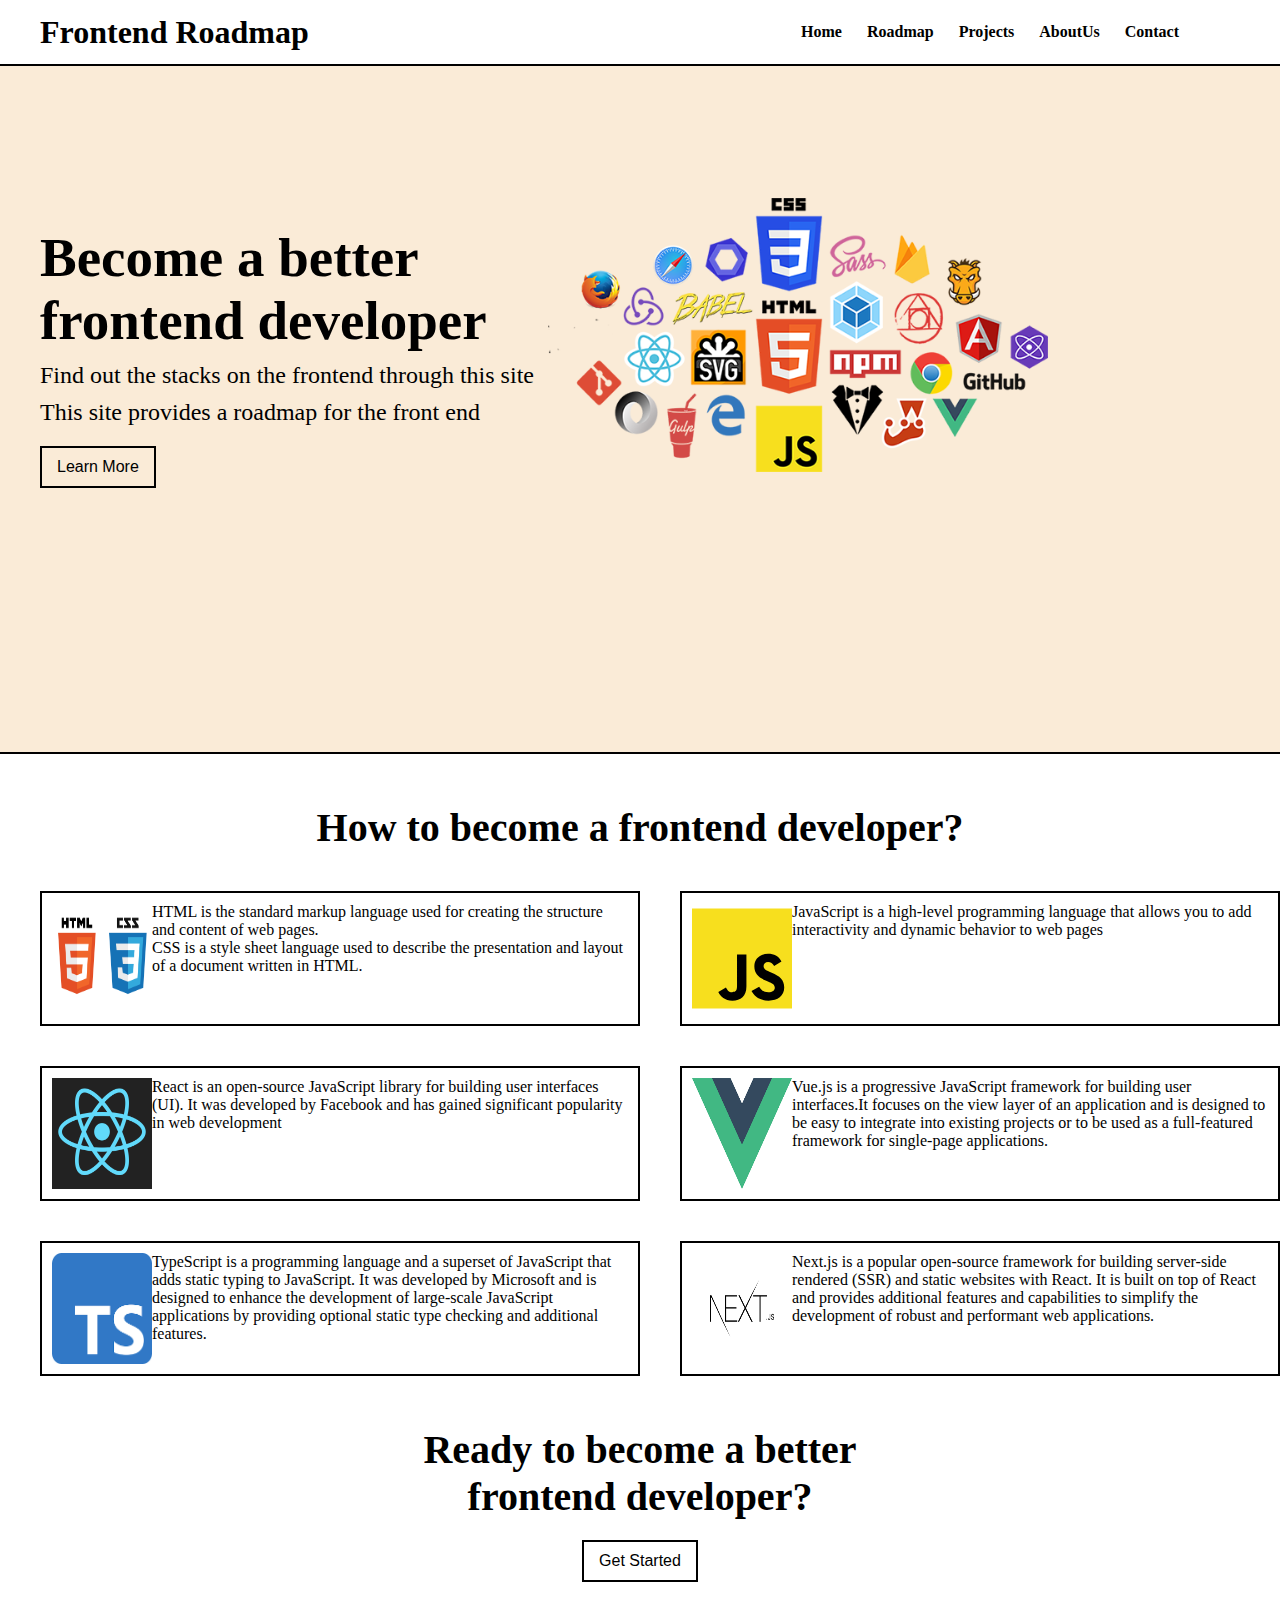
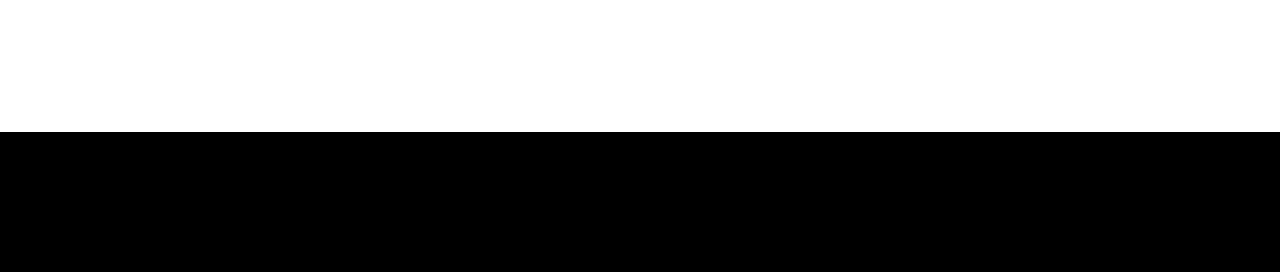
==== index.html @ e08aa77a "첫 커밋임" ====
<!DOCTYPE html>
<html lang="ko">
  <head>
    <meta charset="UTF-8" />
    <meta name="viewport" content="width=device-width, initial-scale=1.0" />
    <title>프론트엔드</title>
    <link rel="stylesheet" href="style.css" />
  </head>
  <body>
    <header>
      <h1>Frontend Roadmap</h1>
      <nav>
        <ul>
          <li><a href="#">Home</a></li>
          <li><a href="#">Roadmap</a></li>
          <li><a href="#">Projects</a></li>
          <li><a href="#">AboutUs</a></li>
          <li><a href="#">Contact</a></li>
        </ul>
      </nav>
    </header>
    <main>
      <div class="section">
        <div>
          <h1>
            Become a better <br />
            frontend developer
          </h1>
          <p>Find out the stacks on the frontend through this site</p>
          <p>This site provides a roadmap for the front end</p>
          <button>Learn More</button>
        </div>
        <img src="/frontend.png" alt="frontend image" />
      </div>
    </main>
    <section>
      <h1>How to become a frontend developer?</h1>
      <aside>
        <div class="container">
          <img src="/htmlcss.png" />

          <p>
            HTML is the standard markup language used for creating the structure
            and content of web pages.
            <br />
            CSS is a style sheet language used to describe the presentation and
            layout of a document written in HTML.
          </p>
        </div>
        <div class="container">
          <img src="/js.svg" />
          <p>
            JavaScript is a high-level programming language that allows you to
            add interactivity and dynamic behavior to web pages
          </p>
        </div>
        <div class="container">
          <img src="react.png" />
          <p>
            React is an open-source JavaScript library for building user
            interfaces (UI). It was developed by Facebook and has gained
            significant popularity in web development
          </p>
        </div>
        <div class="container">
          <img src="/vue.png" />
          <p>
            Vue.js is a progressive JavaScript framework for building user
            interfaces.It focuses on the view layer of an application and is
            designed to be easy to integrate into existing projects or to be
            used as a full-featured framework for single-page applications.
          </p>
        </div>
        <div class="container">
          <img src="typescript.png" />
          <p>
            TypeScript is a programming language and a superset of JavaScript
            that adds static typing to JavaScript. It was developed by Microsoft
            and is designed to enhance the development of large-scale JavaScript
            applications by providing optional static type checking and
            additional features.
          </p>
        </div>
        <div class="container">
          <img src="nextjs.png" />
          <p>
            Next.js is a popular open-source framework for building server-side
            rendered (SSR) and static websites with React. It is built on top of
            React and provides additional features and capabilities to simplify
            the development of robust and performant web applications.
          </p>
        </div>
      </aside>
      <h1>
        Ready to become a better <br />
        frontend developer?
      </h1>
      <div class="sectionbutton">
        <button>Get Started</button>
      </div>
    </section>
    <footer>
      <p>Frontend Roadmap - © 2023</p>
      <nav>
        <ul>
          <li><a href="#">Home</a></li>
          <li><a href="#">Roadmap</a></li>
          <li><a href="#">Projects</a></li>
          <li><a href="#">AboutUs</a></li>
          <li><a href="#">Contact</a></li>
        </ul>
      </nav>
    </footer>
  </body>
</html>
---- style.css ----
* {
  margin: 0;
  padding: 0;
  box-sizing: border-box;
}
ul {
  list-style: none;
}
a {
  color: black;
  text-decoration: none;
}
a:hover {
  border-bottom: 2px solid black;
}
header {
  display: flex;
  justify-content: space-between;
  height: 64px;
  max-width: 1200px;
  margin: 0 auto;
}
header > h1 {
  line-height: 64px;
}
header > nav {
  margin-right: 3%;
}
header > nav > ul {
  display: flex;
  line-height: 64px;
}
header > nav > ul > li {
  margin-right: 25px;
  font-weight: bold;
}
main {
  max-width: 100%;
  height: 690px;
  background: antiquewhite;
  border-top: 2px solid black;
  border-bottom: 2px solid black;
}
main > div.section {
  max-width: 1200px;
  margin: 0 auto;
}
main > div.section > div {
  margin-top: 160px;
  display: inline-block;
}
main > div.section > div > h1 {
  font-size: 55px;
  font-weight: bold;
}
main > div.section > div > p {
  font-size: 24px;
  margin-top: 10px;
}
main > div.section > div > button,
section > div.sectionbutton > button {
  background-color: transparent;
  border: 2px solid black;
  padding: 10px 15px;
  margin-top: 20px;
  font-size: 16px;
  transition: background-color 0.1s linear;
}
main > div.section > div > button:hover,
section > div.sectionbutton > button:hover {
  background-color: black;
  color: white;
}
main > div.section > img {
  margin-left: 10px;
  width: 500px;
}
section {
  max-width: 100%;
}
section > h1 {
  text-align: center;
  margin-top: 50px;
  font-size: 40px;
}
section div.container {
  height: 135px;
  border: 2px solid black;
  padding: 10px;
  display: flex;
}
section div.container > img {
  width: 100px;
}
aside {
  width: 1200px;
  margin: 0 auto;
  display: grid;
  grid-template-columns: repeat(2, 600px);
  gap: 40px;
  margin-top: 40px;
}
footer {
  width: 100%;
  background-color: black;
  height: 140px;
  margin-top: 150px;
}
.sectionbutton {
  text-align: center;
}
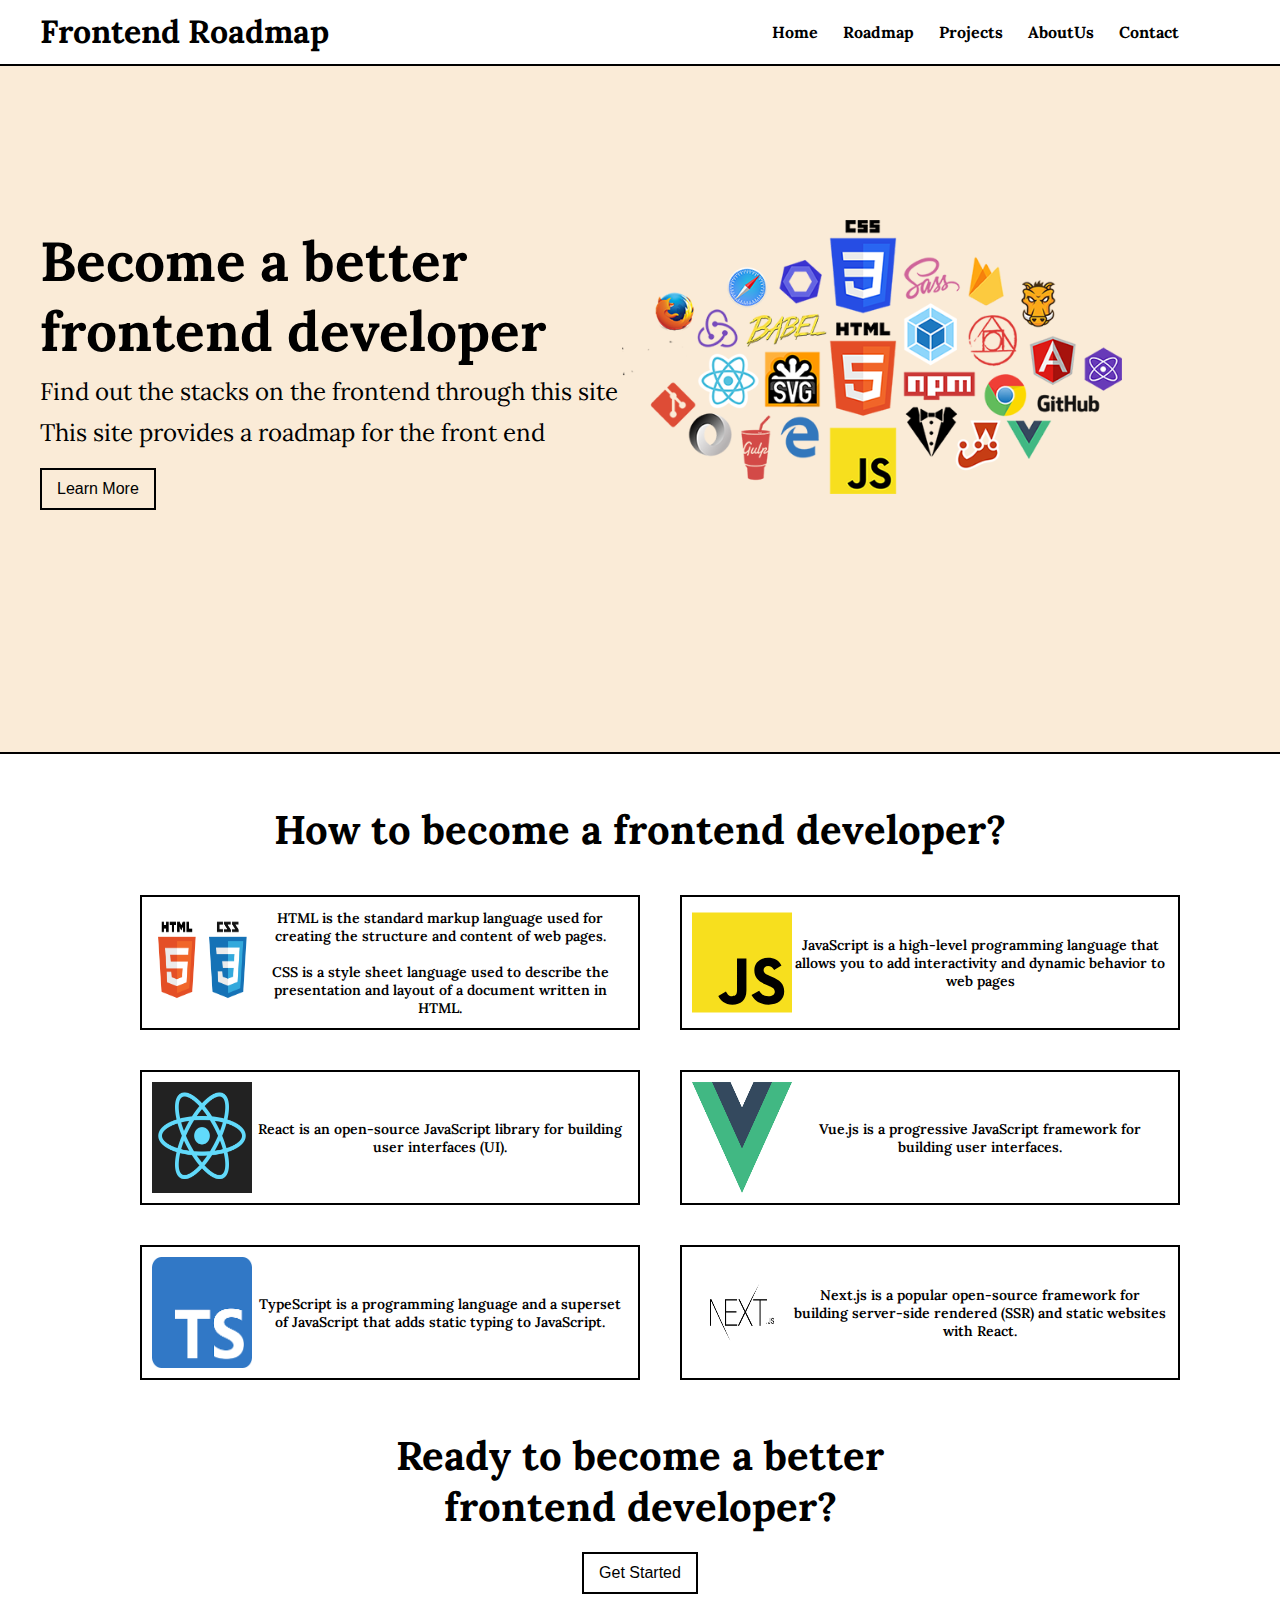
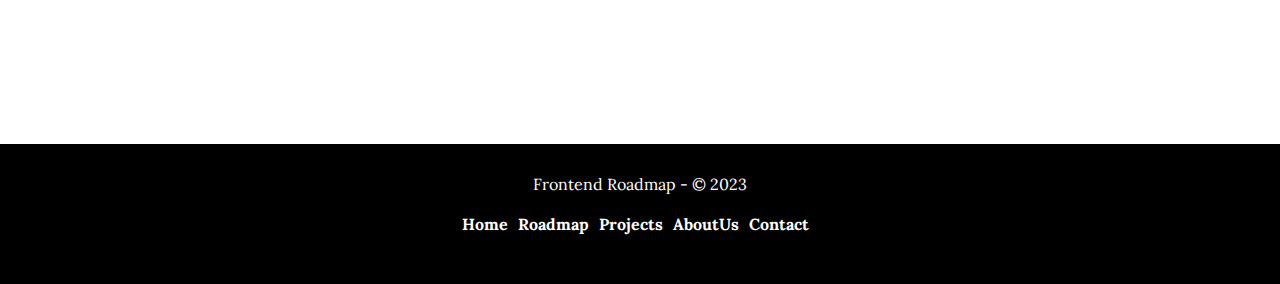
==== commit 7df2f35c: "미디어쿼리만 적용하면 끝" ====
--- a/index.html
+++ b/index.html
@@ -5,6 +5,12 @@
     <meta name="viewport" content="width=device-width, initial-scale=1.0" />
     <title>프론트엔드</title>
     <link rel="stylesheet" href="style.css" />
+    <link rel="preconnect" href="https://fonts.googleapis.com" />
+    <link rel="preconnect" href="https://fonts.gstatic.com" crossorigin />
+    <link
+      href="https://fonts.googleapis.com/css2?family=Lora:wght@400;700&display=swap"
+      rel="stylesheet"
+    />
   </head>
   <body>
     <header>
@@ -38,57 +44,60 @@
       <aside>
         <div class="container">
           <img src="/htmlcss.png" />
-
-          <p>
-            HTML is the standard markup language used for creating the structure
-            and content of web pages.
-            <br />
-            CSS is a style sheet language used to describe the presentation and
-            layout of a document written in HTML.
-          </p>
+          <div class="right">
+            <p>
+              HTML is the standard markup language used for creating the
+              structure and content of web pages.
+              <br /><br />
+              CSS is a style sheet language used to describe the presentation
+              and layout of a document written in HTML.
+            </p>
+          </div>
         </div>
         <div class="container">
           <img src="/js.svg" />
-          <p>
-            JavaScript is a high-level programming language that allows you to
-            add interactivity and dynamic behavior to web pages
-          </p>
+          <div class="right">
+            <p>
+              JavaScript is a high-level programming language that allows you to
+              add interactivity and dynamic behavior to web pages
+            </p>
+          </div>
         </div>
         <div class="container">
           <img src="react.png" />
-          <p>
-            React is an open-source JavaScript library for building user
-            interfaces (UI). It was developed by Facebook and has gained
-            significant popularity in web development
-          </p>
+          <div class="right">
+            <p>
+              React is an open-source JavaScript library for building user
+              interfaces (UI).
+            </p>
+          </div>
         </div>
         <div class="container">
           <img src="/vue.png" />
-          <p>
-            Vue.js is a progressive JavaScript framework for building user
-            interfaces.It focuses on the view layer of an application and is
-            designed to be easy to integrate into existing projects or to be
-            used as a full-featured framework for single-page applications.
-          </p>
+          <div class="right">
+            <p>
+              Vue.js is a progressive JavaScript framework for building user
+              interfaces.
+            </p>
+          </div>
         </div>
         <div class="container">
           <img src="typescript.png" />
-          <p>
-            TypeScript is a programming language and a superset of JavaScript
-            that adds static typing to JavaScript. It was developed by Microsoft
-            and is designed to enhance the development of large-scale JavaScript
-            applications by providing optional static type checking and
-            additional features.
-          </p>
+          <div class="right">
+            <p>
+              TypeScript is a programming language and a superset of JavaScript
+              that adds static typing to JavaScript.
+            </p>
+          </div>
         </div>
         <div class="container">
           <img src="nextjs.png" />
-          <p>
-            Next.js is a popular open-source framework for building server-side
-            rendered (SSR) and static websites with React. It is built on top of
-            React and provides additional features and capabilities to simplify
-            the development of robust and performant web applications.
-          </p>
+          <div class="right">
+            <p>
+              Next.js is a popular open-source framework for building
+              server-side rendered (SSR) and static websites with React.
+            </p>
+          </div>
         </div>
       </aside>
       <h1>
@@ -101,15 +110,13 @@
     </section>
     <footer>
       <p>Frontend Roadmap - © 2023</p>
-      <nav>
-        <ul>
-          <li><a href="#">Home</a></li>
-          <li><a href="#">Roadmap</a></li>
-          <li><a href="#">Projects</a></li>
-          <li><a href="#">AboutUs</a></li>
-          <li><a href="#">Contact</a></li>
-        </ul>
-      </nav>
+      <ul>
+        <li><a href="#">Home</a></li>
+        <li><a href="#">Roadmap</a></li>
+        <li><a href="#">Projects</a></li>
+        <li><a href="#">AboutUs</a></li>
+        <li><a href="#">Contact</a></li>
+      </ul>
     </footer>
   </body>
 </html>
--- a/style.css
+++ b/style.css
@@ -2,6 +2,9 @@
   margin: 0;
   padding: 0;
   box-sizing: border-box;
+}
+body {
+  font-family: "Lora", serif;
 }
 ul {
   list-style: none;
@@ -72,7 +75,6 @@
   color: white;
 }
 main > div.section > img {
-  margin-left: 10px;
   width: 500px;
 }
 section {
@@ -93,10 +95,10 @@
   width: 100px;
 }
 aside {
-  width: 1200px;
+  width: 1000px;
   margin: 0 auto;
   display: grid;
-  grid-template-columns: repeat(2, 600px);
+  grid-template-columns: repeat(2, 500px);
   gap: 40px;
   margin-top: 40px;
 }
@@ -109,3 +111,44 @@
 .sectionbutton {
   text-align: center;
 }
+.right {
+  text-align: center;
+  display: flex;
+  justify-content: center;
+  align-items: center;
+}
+.right > p {
+  font-weight: 600;
+  font-size: 14px;
+}
+footer > ul {
+  display: flex;
+  justify-content: center;
+}
+footer > ul > li {
+  margin: 20px 10px 0 0;
+}
+footer > p,
+footer > ul > li > a {
+  color: white;
+}
+footer > p {
+  padding-top: 30px;
+  text-align: center;
+}
+
+footer > ul > li > a {
+  font-weight: bold;
+}
+footer > ul > li > a:hover {
+  border-bottom: 1px solid white;
+}
+
+@media only screen and (max-width: 1100px) {
+  main > div.section > img {
+    display: none;
+  }
+  main > div.section > div {
+    text-align: center;
+  }
+}
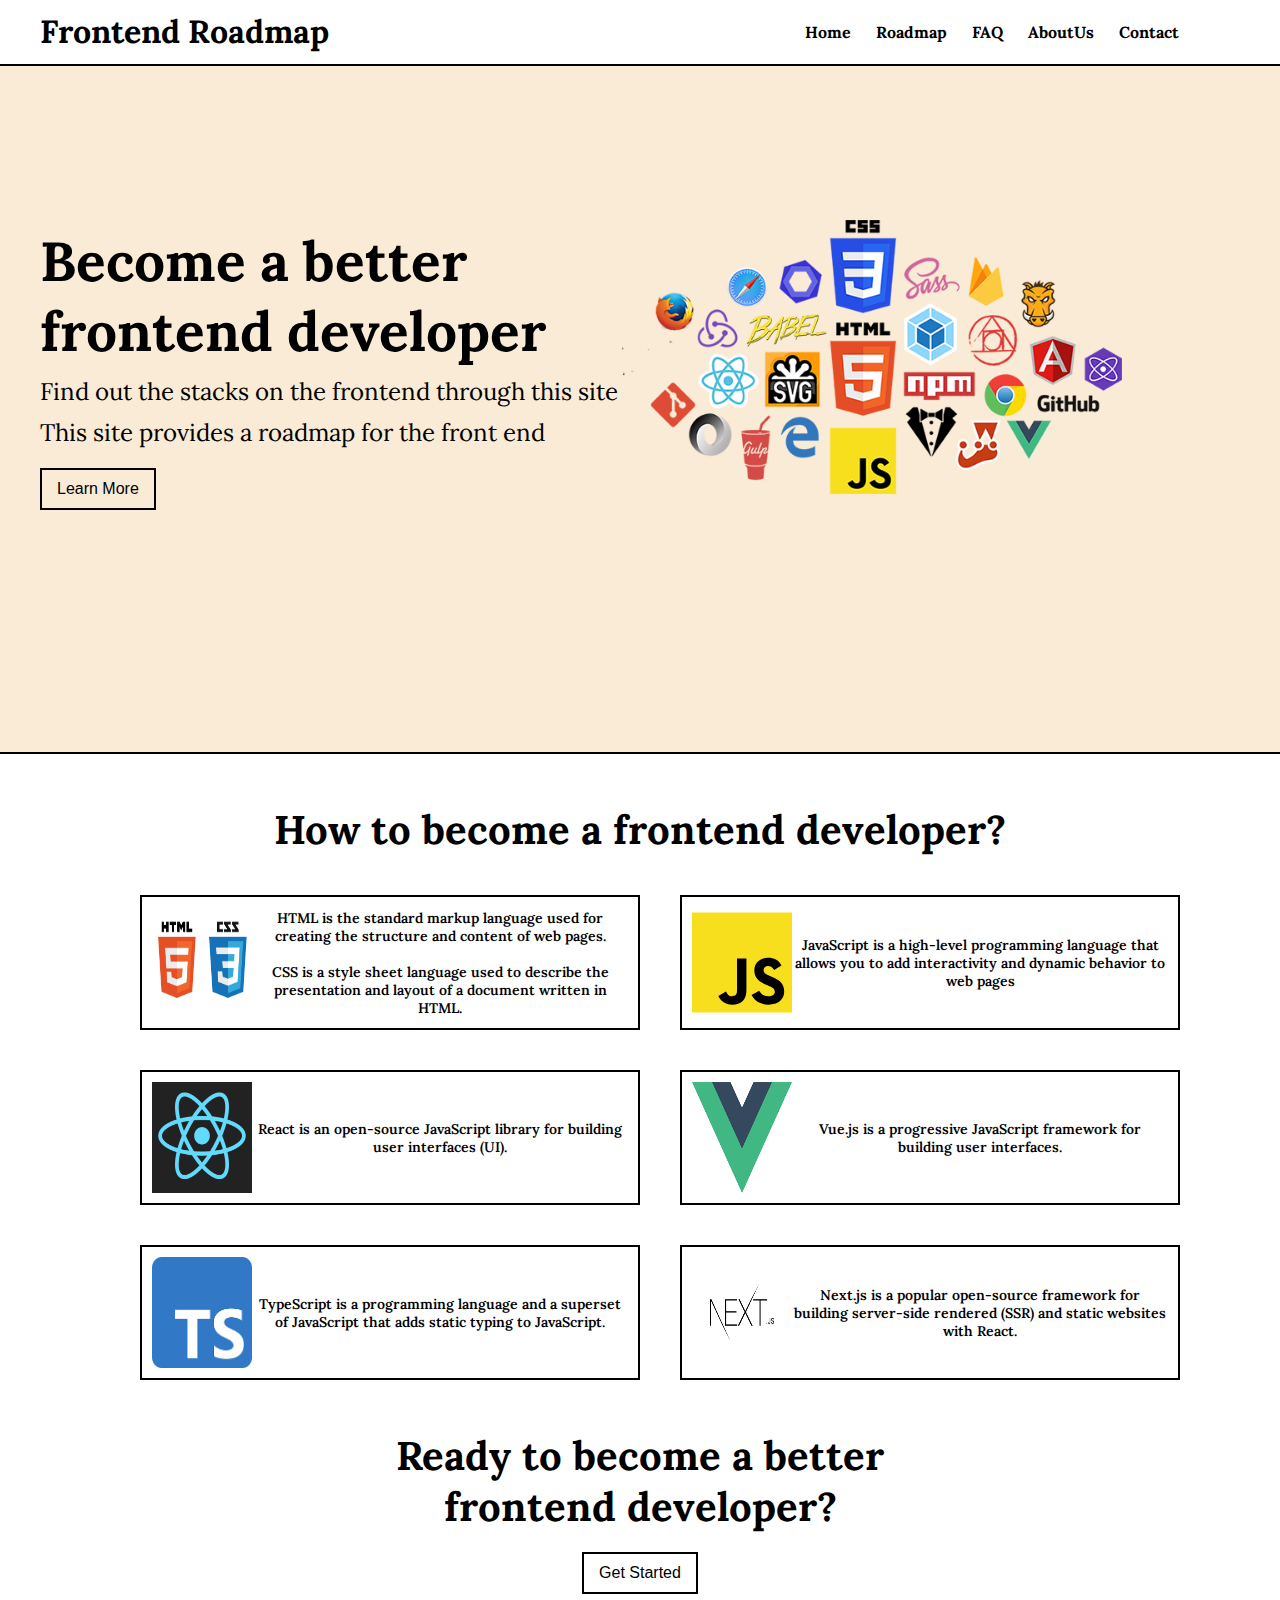
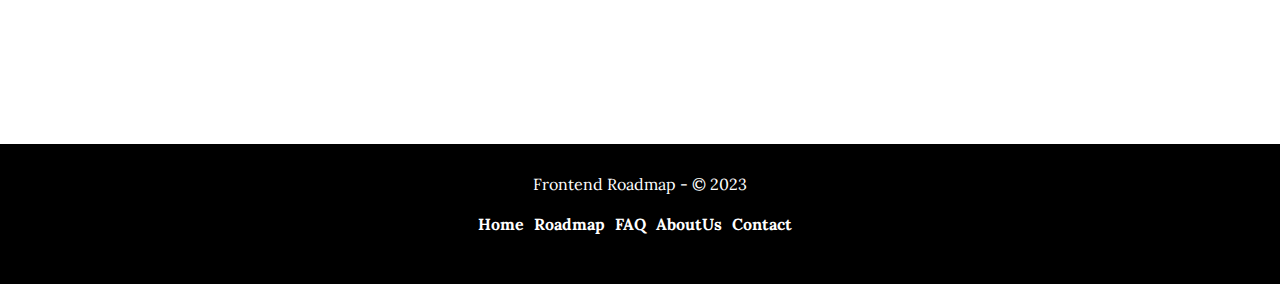
==== commit 2e63d9fa: "미디어 쿼리 빼고 완성?" ====
--- a/index.html
+++ b/index.html
@@ -5,6 +5,7 @@
     <meta name="viewport" content="width=device-width, initial-scale=1.0" />
     <title>프론트엔드</title>
     <link rel="stylesheet" href="style.css" />
+    <link rel="stylesheet" href="default.css" />
     <link rel="preconnect" href="https://fonts.googleapis.com" />
     <link rel="preconnect" href="https://fonts.gstatic.com" crossorigin />
     <link
@@ -17,11 +18,11 @@
       <h1>Frontend Roadmap</h1>
       <nav>
         <ul>
-          <li><a href="#">Home</a></li>
-          <li><a href="#">Roadmap</a></li>
-          <li><a href="#">Projects</a></li>
-          <li><a href="#">AboutUs</a></li>
-          <li><a href="#">Contact</a></li>
+          <li><a href="index.html">Home</a></li>
+          <li><a href="roadmap.html">Roadmap</a></li>
+          <li><a href="FAQ.html">FAQ</a></li>
+          <li><a href="aboutus.html">AboutUs</a></li>
+          <li><a href="contact.html">Contact</a></li>
         </ul>
       </nav>
     </header>
@@ -34,16 +35,16 @@
           </h1>
           <p>Find out the stacks on the frontend through this site</p>
           <p>This site provides a roadmap for the front end</p>
-          <button>Learn More</button>
+          <button onclick="location.href='roadmap.html'">Learn More</button>
         </div>
-        <img src="/frontend.png" alt="frontend image" />
+        <img src="frontend.png" alt="frontend image" />
       </div>
     </main>
     <section>
       <h1>How to become a frontend developer?</h1>
       <aside>
         <div class="container">
-          <img src="/htmlcss.png" />
+          <img src="htmlcss.png" />
           <div class="right">
             <p>
               HTML is the standard markup language used for creating the
@@ -55,7 +56,7 @@
           </div>
         </div>
         <div class="container">
-          <img src="/js.svg" />
+          <img src="js.svg" />
           <div class="right">
             <p>
               JavaScript is a high-level programming language that allows you to
@@ -73,7 +74,7 @@
           </div>
         </div>
         <div class="container">
-          <img src="/vue.png" />
+          <img src="vue.png" />
           <div class="right">
             <p>
               Vue.js is a progressive JavaScript framework for building user
@@ -105,17 +106,17 @@
         frontend developer?
       </h1>
       <div class="sectionbutton">
-        <button>Get Started</button>
+        <button onclick="location.href='roadmap.html'">Get Started</button>
       </div>
     </section>
     <footer>
       <p>Frontend Roadmap - © 2023</p>
       <ul>
-        <li><a href="#">Home</a></li>
-        <li><a href="#">Roadmap</a></li>
-        <li><a href="#">Projects</a></li>
-        <li><a href="#">AboutUs</a></li>
-        <li><a href="#">Contact</a></li>
+        <li><a href="index.html">Home</a></li>
+        <li><a href="roadmap.html">Roadmap</a></li>
+        <li><a href="FAQ.html">FAQ</a></li>
+        <li><a href="aboutus.html">AboutUs</a></li>
+        <li><a href="contact.html">Contact</a></li>
       </ul>
     </footer>
   </body>
--- a/style.css
+++ b/style.css
@@ -1,42 +1,3 @@
-* {
-  margin: 0;
-  padding: 0;
-  box-sizing: border-box;
-}
-body {
-  font-family: "Lora", serif;
-}
-ul {
-  list-style: none;
-}
-a {
-  color: black;
-  text-decoration: none;
-}
-a:hover {
-  border-bottom: 2px solid black;
-}
-header {
-  display: flex;
-  justify-content: space-between;
-  height: 64px;
-  max-width: 1200px;
-  margin: 0 auto;
-}
-header > h1 {
-  line-height: 64px;
-}
-header > nav {
-  margin-right: 3%;
-}
-header > nav > ul {
-  display: flex;
-  line-height: 64px;
-}
-header > nav > ul > li {
-  margin-right: 25px;
-  font-weight: bold;
-}
 main {
   max-width: 100%;
   height: 690px;
@@ -102,12 +63,7 @@
   gap: 40px;
   margin-top: 40px;
 }
-footer {
-  width: 100%;
-  background-color: black;
-  height: 140px;
-  margin-top: 150px;
-}
+
 .sectionbutton {
   text-align: center;
 }
@@ -121,28 +77,6 @@
   font-weight: 600;
   font-size: 14px;
 }
-footer > ul {
-  display: flex;
-  justify-content: center;
-}
-footer > ul > li {
-  margin: 20px 10px 0 0;
-}
-footer > p,
-footer > ul > li > a {
-  color: white;
-}
-footer > p {
-  padding-top: 30px;
-  text-align: center;
-}
-
-footer > ul > li > a {
-  font-weight: bold;
-}
-footer > ul > li > a:hover {
-  border-bottom: 1px solid white;
-}
 
 @media only screen and (max-width: 1100px) {
   main > div.section > img {
--- a/default.css
+++ b/default.css
@@ -0,0 +1,68 @@
+* {
+  margin: 0;
+  padding: 0;
+  box-sizing: border-box;
+}
+body {
+  font-family: "Lora", serif;
+}
+ul {
+  list-style: none;
+}
+a {
+  color: black;
+  text-decoration: none;
+}
+a:hover {
+  border-bottom: 2px solid black;
+}
+
+header {
+  display: flex;
+  justify-content: space-between;
+  height: 64px;
+  max-width: 1200px;
+  margin: 0 auto;
+}
+header > h1 {
+  line-height: 64px;
+}
+header > nav {
+  margin-right: 3%;
+}
+header > nav > ul {
+  display: flex;
+  line-height: 64px;
+}
+header > nav > ul > li {
+  margin-right: 25px;
+  font-weight: bold;
+}
+footer {
+  width: 100%;
+  background-color: black;
+  height: 140px;
+  margin-top: 150px;
+}
+footer > ul {
+  display: flex;
+  justify-content: center;
+}
+footer > ul > li {
+  margin: 20px 10px 0 0;
+}
+footer > p,
+footer > ul > li > a {
+  color: white;
+}
+footer > p {
+  padding-top: 30px;
+  text-align: center;
+}
+
+footer > ul > li > a {
+  font-weight: bold;
+}
+footer > ul > li > a:hover {
+  border-bottom: 1px solid white;
+}
